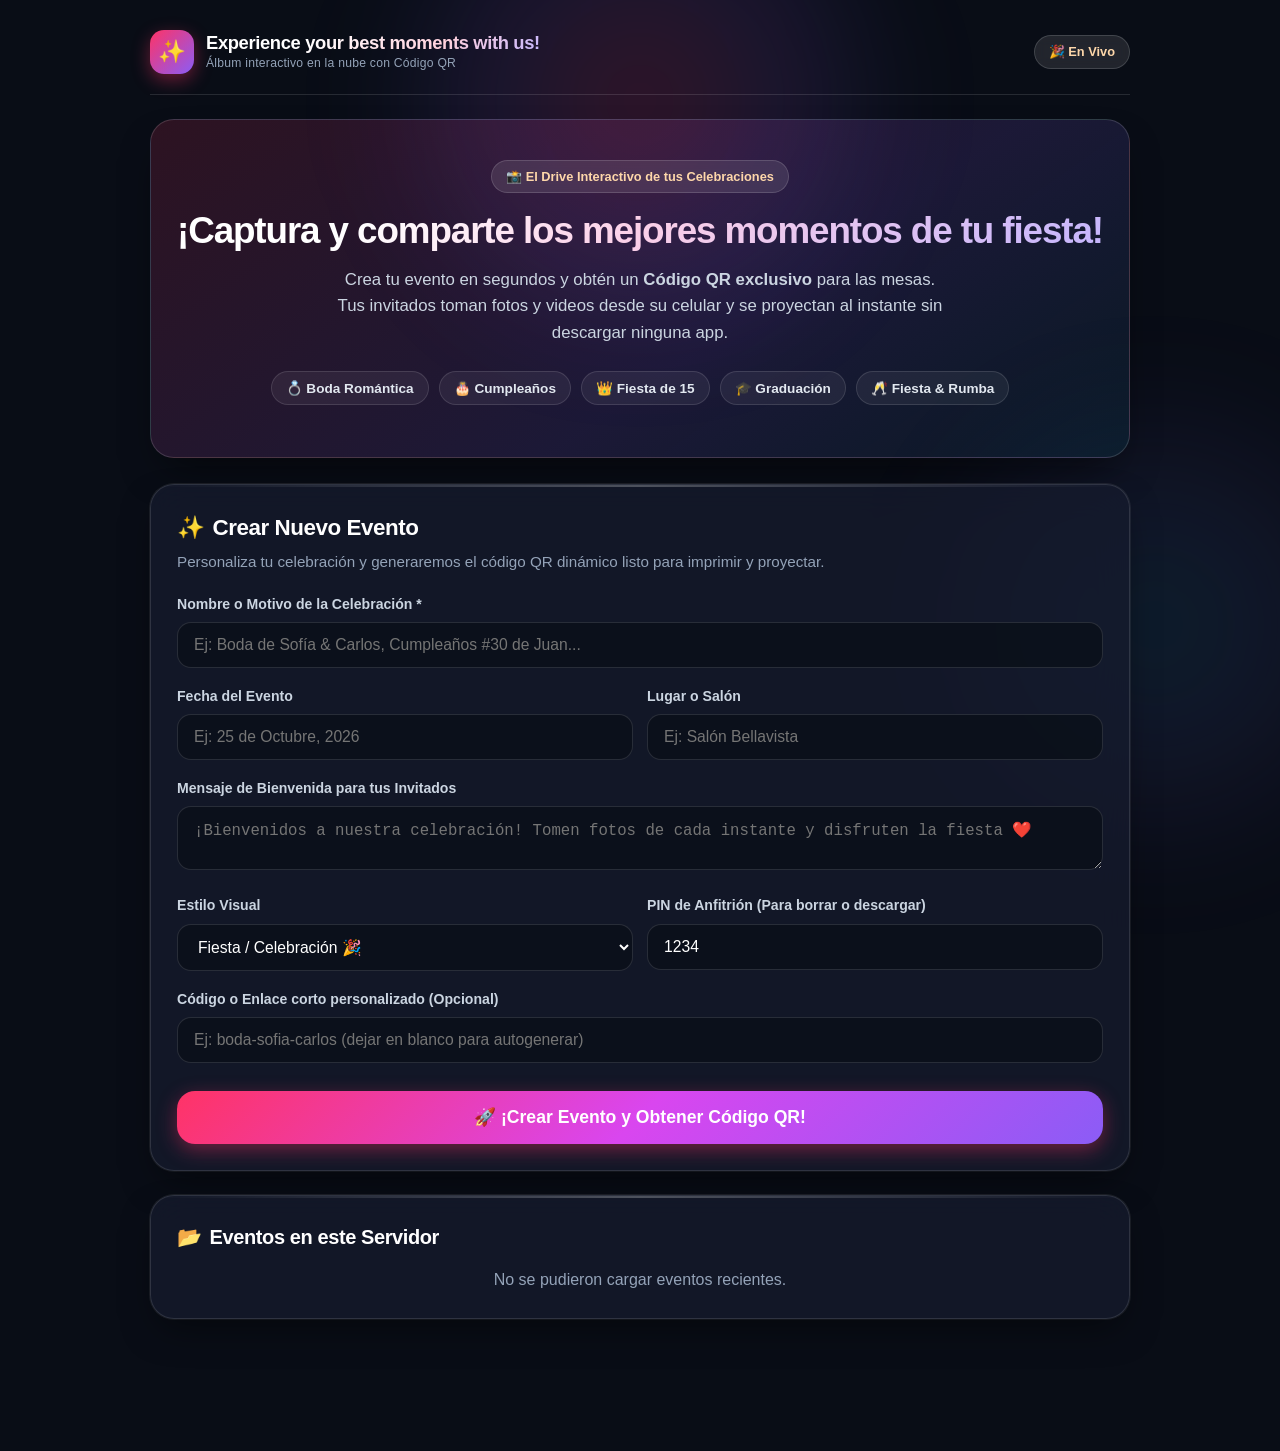
==== static/index.html @ 4b46429e "Experience your best moments with us! - Plataforma de álbum con QR para eventos" ====
<!DOCTYPE html>
<html lang="es">
<head>
  <meta charset="UTF-8">
  <meta name="viewport" content="width=device-width, initial-scale=1.0, maximum-scale=1.0, user-scalable=no">
  <title>Experience your best moments with us! - Álbum en Vivo para Eventos</title>
  <link rel="stylesheet" href="/static/css/styles.css">
</head>
<body>
  <div class="container">
    <!-- Header con Nueva Marca Dinámica -->
    <header class="header">
      <div class="brand-wrapper">
        <div class="brand-icon">✨</div>
        <div class="brand-text">
          <span class="brand-title">Experience your best moments with us!</span>
          <span class="brand-slogan">Álbum interactivo en la nube con Código QR</span>
        </div>
      </div>
      <div>
        <span class="hero-pill" style="margin-bottom: 0;">🎉 En Vivo</span>
      </div>
    </header>

    <!-- Banner Hero Gráfico y Dinámico -->
    <section class="hero-banner">
      <div class="hero-pill">📸 El Drive Interactivo de tus Celebraciones</div>
      <h1 class="hero-heading">
        ¡Captura y comparte los mejores momentos de tu fiesta!
      </h1>
      <p class="hero-desc">
        Crea tu evento en segundos y obtén un <strong>Código QR exclusivo</strong> para las mesas. Tus invitados toman fotos y videos desde su celular y se proyectan al instante sin descargar ninguna app.
      </p>

      <!-- Chips de Selección Rápida de Tipo de Evento -->
      <div class="category-chips">
        <button type="button" class="chip-btn" onclick="quickFill('Boda de ', 'wedding', '¡Bienvenidos a nuestra boda! Tomen fotos de cada momento especial y compártanlas con nosotros ❤️')">
          💍 Boda Romántica
        </button>
        <button type="button" class="chip-btn" onclick="quickFill('Cumpleaños de ', 'birthday', '¡Feliz Cumpleaños! Sube tus mejores fotos y videos de la fiesta 🎂🎉')">
          🎂 Cumpleaños
        </button>
        <button type="button" class="chip-btn" onclick="quickFill('Mis 15 Años - ', 'celebration', '¡Bienvenidos a mis 15 años! Comparte tus fotos de esta noche inolvidable ✨')">
          👑 Fiesta de 15
        </button>
        <button type="button" class="chip-btn" onclick="quickFill('Graduación de ', 'celebration', '¡Lo logramos! Comparte aquí todos los recuerdos de nuestro grado 🎓')">
          🎓 Graduación
        </button>
        <button type="button" class="chip-btn" onclick="quickFill('Fiesta ', 'celebration', '¡A festejar con todo! Tomen fotos y saldrán en la pantalla grande 🥳')">
          🥂 Fiesta & Rumba
        </button>
      </div>
    </section>

    <!-- Formulario para Crear Evento con Glassmorphism -->
    <div class="glass-card" id="createEventCard">
      <h2 class="card-title">
        <span>✨</span> Crear Nuevo Evento
      </h2>
      <p class="card-subtitle">Personaliza tu celebración y generaremos el código QR dinámico listo para imprimir y proyectar.</p>
      
      <form id="createEventForm">
        <div class="form-group">
          <label class="form-label" for="eventTitle">Nombre o Motivo de la Celebración *</label>
          <input type="text" id="eventTitle" class="form-input" placeholder="Ej: Boda de Sofía & Carlos, Cumpleaños #30 de Juan..." required>
        </div>

        <div style="display: grid; grid-template-columns: 1fr 1fr; gap: 14px;">
          <div class="form-group">
            <label class="form-label" for="eventDate">Fecha del Evento</label>
            <input type="text" id="eventDate" class="form-input" placeholder="Ej: 25 de Octubre, 2026">
          </div>
          <div class="form-group">
            <label class="form-label" for="eventLocation">Lugar o Salón</label>
            <input type="text" id="eventLocation" class="form-input" placeholder="Ej: Salón Bellavista">
          </div>
        </div>

        <div class="form-group">
          <label class="form-label" for="eventDescription">Mensaje de Bienvenida para tus Invitados</label>
          <textarea id="eventDescription" class="form-textarea" rows="2" placeholder="¡Bienvenidos a nuestra celebración! Tomen fotos de cada instante y disfruten la fiesta ❤️"></textarea>
        </div>

        <div style="display: grid; grid-template-columns: 1fr 1fr; gap: 14px;">
          <div class="form-group">
            <label class="form-label" for="eventTheme">Estilo Visual</label>
            <select id="eventTheme" class="form-select">
              <option value="celebration">Fiesta / Celebración 🎉</option>
              <option value="wedding">Boda Romántica 💍</option>
              <option value="birthday">Cumpleaños Festivo 🎂</option>
              <option value="elegant">Gala Elegante ✨</option>
            </select>
          </div>
          <div class="form-group">
            <label class="form-label" for="eventPin">PIN de Anfitrión (Para borrar o descargar)</label>
            <input type="text" id="eventPin" class="form-input" value="1234" maxlength="8" placeholder="Ej: 1234">
          </div>
        </div>

        <div class="form-group">
          <label class="form-label" for="eventCustomCode">Código o Enlace corto personalizado (Opcional)</label>
          <input type="text" id="eventCustomCode" class="form-input" placeholder="Ej: boda-sofia-carlos (dejar en blanco para autogenerar)">
        </div>

        <button type="submit" class="btn btn-primary btn-block btn-lg" style="margin-top: 10px;">
          🚀 ¡Crear Evento y Obtener Código QR!
        </button>
      </form>
    </div>

    <!-- Resultado Dinámico: Evento Creado -->
    <div class="glass-card" id="eventResultCard" style="display: none; text-align: center; border-color: var(--primary);">
      <div style="font-size: 2.8rem; margin-bottom: 8px;">🎉 ✨</div>
      <h2 style="color: #fff; font-size: 1.8rem; font-weight: 900; margin-bottom: 6px;">¡Tu Álbum Está Listo!</h2>
      <p id="createdEventTitle" style="color: var(--primary); font-size: 1.3rem; font-weight: 800; margin-bottom: 22px;"></p>

      <!-- Frame Iluminado del Código QR -->
      <div style="background: #ffffff; display: inline-block; padding: 18px; border-radius: 24px; margin-bottom: 22px; box-shadow: 0 12px 35px var(--primary-glow);">
        <img id="createdEventQrImg" src="" alt="Código QR del Evento" style="width: 230px; height: 230px; display: block; border-radius: 8px;">
      </div>

      <p style="color: #cbd5e1; font-size: 0.95rem; margin-bottom: 10px;">Enlace directo para compartir por WhatsApp o redes:</p>
      <div style="display: flex; gap: 8px; max-width: 520px; margin: 0 auto 26px;">
        <input type="text" id="createdEventUrlInput" class="form-input" readonly style="text-align: center; font-weight: 700; font-size: 0.92rem;">
        <button type="button" class="btn btn-secondary" onclick="copyEventUrl()">📋 Copiar</button>
      </div>

      <div style="display: grid; grid-template-columns: repeat(auto-fit, minmax(200px, 1fr)); gap: 14px; max-width: 650px; margin: 0 auto;">
        <a id="btnOpenEvent" href="#" class="btn btn-primary">
          📱 Abrir Álbum en Vivo
        </a>
        <a id="btnPrintPoster" href="#" target="_blank" class="btn btn-secondary">
          🖨️ Cartel Imprimible Mesas
        </a>
        <a id="btnOpenSlideshow" href="#" target="_blank" class="btn btn-outline">
          📺 Modo Proyector / TV
        </a>
      </div>
    </div>

    <!-- Lista de Eventos Recientes -->
    <div class="glass-card">
      <h2 class="card-title" style="font-size: 1.25rem;">
        <span>📂</span> Eventos en este Servidor
      </h2>
      <div id="recentEventsList" style="margin-top: 16px;">
        <p style="color: #94a3b8; text-align: center;">Cargando eventos...</p>
      </div>
    </div>
  </div>

  <script src="/static/js/app.js"></script>
  <script>
    function quickFill(prefix, theme, desc) {
      const input = document.getElementById("eventTitle");
      if (!input.value || input.value.startsWith("Boda") || input.value.startsWith("Cumple") || input.value.startsWith("Mis 15") || input.value.startsWith("Gradua") || input.value.startsWith("Fiesta")) {
        input.value = prefix;
        input.focus();
      }
      document.getElementById("eventTheme").value = theme;
      document.getElementById("eventDescription").value = desc;
    }

    document.addEventListener("DOMContentLoaded", () => {
      initHomePage();
    });
  </script>
</body>
</html>
---- static/css/styles.css ----
/* ========================================================
   Experience your best moments with us!
   Design System: Dynamic, Graphic & Modern UI
   ======================================================== */

:root {
  --primary: #ff3366;           /* Rosa neón vibrante */
  --primary-glow: rgba(255, 51, 102, 0.4);
  --secondary: #8b5cf6;         /* Violeta mágico */
  --secondary-glow: rgba(139, 92, 246, 0.35);
  --accent: #06b6d4;            /* Cyan energético */
  --gold: #f59e0b;              /* Oro festivo */
  --gold-glow: rgba(245, 158, 11, 0.4);
  
  --bg-deep: #090d16;           /* Fondo ultra oscuro moderno */
  --bg-card: rgba(22, 27, 46, 0.75);
  --bg-card-hover: rgba(30, 38, 66, 0.85);
  --border-glass: rgba(255, 255, 255, 0.12);
  --border-glass-glow: rgba(255, 51, 102, 0.3);

  --text-pure: #ffffff;
  --text-main: #f1f5f9;
  --text-muted: #94a3b8;
  --text-dim: #64748b;

  --radius-xl: 24px;
  --radius-lg: 18px;
  --radius-md: 14px;
  --radius-sm: 10px;
  --shadow-card: 0 16px 36px -10px rgba(0, 0, 0, 0.5), 0 0 0 1px rgba(255, 255, 255, 0.08);
}

* {
  box-sizing: border-box;
  margin: 0;
  padding: 0;
  -webkit-tap-highlight-color: transparent;
}

body {
  font-family: -apple-system, BlinkMacSystemFont, "Segoe UI", Roboto, "Helvetica Neue", Arial, sans-serif;
  background-color: var(--bg-deep);
  color: var(--text-main);
  line-height: 1.5;
  min-height: 100vh;
  position: relative;
  overflow-x: hidden;
  padding-bottom: 90px;
}

/* Efectos de Iluminación Ambiental (Orbes de Gradiente de Fondo) */
body::before {
  content: "";
  position: fixed;
  top: -150px;
  left: 50%;
  transform: translateX(-50%);
  width: 600px;
  height: 500px;
  background: radial-gradient(circle, rgba(255, 51, 102, 0.18) 0%, rgba(139, 92, 246, 0.12) 40%, rgba(9, 13, 22, 0) 70%);
  z-index: -1;
  pointer-events: none;
  filter: blur(50px);
}

body::after {
  content: "";
  position: fixed;
  bottom: 50px;
  right: -100px;
  width: 450px;
  height: 450px;
  background: radial-gradient(circle, rgba(6, 182, 212, 0.12) 0%, rgba(139, 92, 246, 0.08) 50%, rgba(9, 13, 22, 0) 75%);
  z-index: -1;
  pointer-events: none;
  filter: blur(60px);
}

/* Enlaces */
a {
  color: inherit;
  text-decoration: none;
}

/* Contenedor */
.container {
  max-width: 1020px;
  margin: 0 auto;
  padding: 16px 20px;
}

/* Cabecera Principal */
.header {
  display: flex;
  align-items: center;
  justify-content: space-between;
  padding: 14px 0 20px;
  border-bottom: 1px solid var(--border-glass);
  margin-bottom: 24px;
}

.brand-wrapper {
  display: flex;
  align-items: center;
  gap: 12px;
}

.brand-icon {
  display: flex;
  align-items: center;
  justify-content: center;
  width: 44px;
  height: 44px;
  background: linear-gradient(135deg, var(--primary), var(--secondary));
  border-radius: 14px;
  font-size: 1.4rem;
  box-shadow: 0 6px 18px var(--primary-glow);
  animation: pulseGlow 4s infinite ease-in-out;
}

.brand-text {
  display: flex;
  flex-direction: column;
}

.brand-title {
  font-size: 1.15rem;
  font-weight: 900;
  letter-spacing: -0.02em;
  background: linear-gradient(135deg, #ffffff 30%, #ffd1dc 70%, #c4b5fd 100%);
  -webkit-background-clip: text;
  -webkit-text-fill-color: transparent;
  line-height: 1.2;
}

.brand-slogan {
  font-size: 0.76rem;
  color: var(--text-muted);
  font-weight: 500;
  letter-spacing: 0.02em;
}

/* Tarjetas con Efecto Glassmorphism */
.glass-card {
  background: var(--bg-card);
  backdrop-filter: blur(18px);
  -webkit-backdrop-filter: blur(18px);
  border: 1px solid var(--border-glass);
  border-radius: var(--radius-xl);
  padding: 26px;
  margin-bottom: 24px;
  box-shadow: var(--shadow-card);
  transition: transform 0.25s cubic-bezier(0.16, 1, 0.3, 1), border-color 0.25s ease;
  position: relative;
  overflow: hidden;
}

.glass-card::before {
  content: "";
  position: absolute;
  top: 0;
  left: 0;
  right: 0;
  height: 2px;
  background: linear-gradient(90deg, transparent, rgba(255, 255, 255, 0.25), transparent);
}

.card-title {
  font-size: 1.4rem;
  font-weight: 800;
  letter-spacing: -0.02em;
  margin-bottom: 6px;
  color: var(--text-pure);
  display: flex;
  align-items: center;
  gap: 8px;
}

.card-subtitle {
  color: var(--text-muted);
  font-size: 0.95rem;
  margin-bottom: 22px;
  line-height: 1.4;
}

/* Hero Decorativo */
.hero-banner {
  text-align: center;
  padding: 40px 24px;
  background: linear-gradient(145deg, rgba(255, 51, 102, 0.15) 0%, rgba(139, 92, 246, 0.15) 60%, rgba(6, 182, 212, 0.08) 100%);
  border: 1px solid rgba(255, 255, 255, 0.15);
  border-radius: var(--radius-xl);
  margin-bottom: 26px;
  box-shadow: 0 20px 40px -15px rgba(0, 0, 0, 0.6);
  position: relative;
  overflow: hidden;
}

.hero-pill {
  display: inline-flex;
  align-items: center;
  gap: 6px;
  background: rgba(255, 255, 255, 0.1);
  padding: 6px 14px;
  border-radius: 30px;
  font-size: 0.8rem;
  font-weight: 700;
  color: #fed7aa;
  margin-bottom: 16px;
  border: 1px solid rgba(255, 255, 255, 0.15);
  backdrop-filter: blur(6px);
}

.hero-heading {
  font-size: 2.3rem;
  font-weight: 900;
  line-height: 1.18;
  letter-spacing: -0.03em;
  margin-bottom: 14px;
  background: linear-gradient(135deg, #ffffff 20%, #fbcfe8 50%, #c4b5fd 100%);
  -webkit-background-clip: text;
  -webkit-text-fill-color: transparent;
}

.hero-desc {
  font-size: 1.05rem;
  color: #cbd5e1;
  max-width: 620px;
  margin: 0 auto 24px;
  line-height: 1.6;
}

/* Chips Rápidos de Categoría */
.category-chips {
  display: flex;
  flex-wrap: wrap;
  justify-content: center;
  gap: 10px;
  margin-bottom: 12px;
}

.chip-btn {
  display: inline-flex;
  align-items: center;
  gap: 6px;
  background: rgba(255, 255, 255, 0.06);
  border: 1px solid var(--border-glass);
  padding: 8px 14px;
  border-radius: 20px;
  font-size: 0.85rem;
  font-weight: 600;
  color: #e2e8f0;
  cursor: pointer;
  transition: all 0.2s ease;
}

.chip-btn:hover, .chip-btn.active {
  background: linear-gradient(135deg, var(--primary), var(--secondary));
  color: #fff;
  border-color: transparent;
  transform: translateY(-2px);
  box-shadow: 0 6px 16px var(--primary-glow);
}

/* Botones con Estilo Gráfico Neón */
.btn {
  display: inline-flex;
  align-items: center;
  justify-content: center;
  gap: 10px;
  padding: 13px 22px;
  font-size: 0.98rem;
  font-weight: 700;
  border-radius: var(--radius-md);
  border: none;
  cursor: pointer;
  transition: all 0.25s cubic-bezier(0.16, 1, 0.3, 1);
  user-select: none;
  position: relative;
  overflow: hidden;
}

.btn:active {
  transform: scale(0.97);
}

.btn-primary {
  background: linear-gradient(135deg, var(--primary) 0%, #d946ef 50%, var(--secondary) 100%);
  color: #fff;
  box-shadow: 0 6px 20px var(--primary-glow);
}

.btn-primary:hover {
  filter: brightness(1.12);
  box-shadow: 0 8px 25px var(--primary-glow);
  transform: translateY(-2px);
}

.btn-secondary {
  background: rgba(255, 255, 255, 0.1);
  color: #fff;
  border: 1px solid var(--border-glass);
  backdrop-filter: blur(8px);
}

.btn-secondary:hover {
  background: rgba(255, 255, 255, 0.18);
  border-color: rgba(255, 255, 255, 0.25);
}

.btn-outline {
  background: transparent;
  border: 1px solid var(--border-glass);
  color: var(--text-main);
}

.btn-outline:hover {
  background: rgba(255, 255, 255, 0.08);
  border-color: rgba(255, 255, 255, 0.3);
}

.btn-danger {
  background: linear-gradient(135deg, #ef4444, #b91c1c);
  color: #fff;
}

.btn-lg {
  padding: 16px 28px;
  font-size: 1.1rem;
  border-radius: var(--radius-lg);
}

.btn-block {
  width: 100%;
}

/* Botones Gigantes de Acción Rápida (Cámara y Galería) */
.action-cards-grid {
  display: grid;
  grid-template-columns: 1fr 1fr;
  gap: 14px;
  margin-bottom: 26px;
}

.action-card {
  position: relative;
  padding: 22px 16px;
  border-radius: var(--radius-xl);
  display: flex;
  flex-direction: column;
  align-items: center;
  text-align: center;
  cursor: pointer;
  transition: all 0.25s cubic-bezier(0.16, 1, 0.3, 1);
  overflow: hidden;
  box-shadow: 0 10px 24px -5px rgba(0,0,0,0.5);
  border: 1px solid rgba(255, 255, 255, 0.18);
}

.action-card:active {
  transform: scale(0.96);
}

.action-camera {
  background: linear-gradient(145deg, #f43f5e 0%, #be123c 100%);
  box-shadow: 0 8px 24px rgba(244, 63, 94, 0.4);
}

.action-camera:hover {
  transform: translateY(-3px);
  box-shadow: 0 12px 30px rgba(244, 63, 94, 0.55);
}

.action-gallery {
  background: linear-gradient(145deg, #8b5cf6 0%, #6d28d9 100%);
  box-shadow: 0 8px 24px rgba(139, 92, 246, 0.38);
}

.action-gallery:hover {
  transform: translateY(-3px);
  box-shadow: 0 12px 30px rgba(139, 92, 246, 0.52);
}

.action-card .card-icon {
  font-size: 2.3rem;
  margin-bottom: 8px;
  filter: drop-shadow(0 4px 10px rgba(0,0,0,0.3));
}

.action-card .card-main-text {
  font-size: 1.15rem;
  font-weight: 800;
  color: #fff;
  letter-spacing: -0.01em;
  line-height: 1.2;
}

.action-card .card-sub-text {
  font-size: 0.78rem;
  color: rgba(255, 255, 255, 0.85);
  margin-top: 4px;
}

/* Formularios Elegantes */
.form-group {
  margin-bottom: 18px;
}

.form-label {
  display: block;
  font-size: 0.88rem;
  font-weight: 700;
  color: #cbd5e1;
  margin-bottom: 7px;
}

.form-input, .form-textarea, .form-select {
  width: 100%;
  padding: 13px 16px;
  background: rgba(11, 15, 25, 0.8);
  border: 1px solid var(--border-glass);
  border-radius: var(--radius-md);
  color: var(--text-pure);
  font-size: 0.98rem;
  transition: all 0.2s ease;
  outline: none;
}

.form-input:focus, .form-textarea:focus, .form-select:focus {
  border-color: var(--primary);
  box-shadow: 0 0 0 3px var(--primary-glow);
  background: rgba(11, 15, 25, 1);
}

/* Badge de Identidad de Invitado */
.guest-pill {
  display: inline-flex;
  align-items: center;
  gap: 8px;
  background: rgba(255, 255, 255, 0.08);
  padding: 6px 14px;
  border-radius: 20px;
  font-size: 0.86rem;
  font-weight: 600;
  color: #f1f5f9;
  cursor: pointer;
  border: 1px solid var(--border-glass);
  backdrop-filter: blur(8px);
  transition: all 0.2s ease;
}

.guest-pill:hover {
  background: rgba(255, 255, 255, 0.16);
  border-color: rgba(255, 255, 255, 0.28);
  transform: translateY(-1px);
}

/* Barra de Filtros y Estadísticas */
.stats-bar {
  display: flex;
  align-items: center;
  justify-content: space-between;
  margin-bottom: 16px;
  flex-wrap: wrap;
  gap: 12px;
}

.filter-pills {
  display: flex;
  gap: 6px;
  background: rgba(15, 23, 42, 0.8);
  padding: 4px;
  border-radius: var(--radius-md);
  border: 1px solid var(--border-glass);
}

.filter-btn {
  background: transparent;
  border: none;
  color: var(--text-muted);
  padding: 6px 14px;
  border-radius: var(--radius-sm);
  font-size: 0.84rem;
  font-weight: 700;
  cursor: pointer;
  transition: all 0.2s ease;
}

.filter-btn.active {
  background: linear-gradient(135deg, var(--primary), var(--secondary));
  color: #fff;
  box-shadow: 0 2px 8px var(--primary-glow);
}

/* Galería Grid Dinámica */
.gallery-grid {
  display: grid;
  grid-template-columns: repeat(2, 1fr);
  gap: 12px;
}

@media (min-width: 640px) {
  .gallery-grid {
    grid-template-columns: repeat(3, 1fr);
    gap: 16px;
  }
}

@media (min-width: 1024px) {
  .gallery-grid {
    grid-template-columns: repeat(4, 1fr);
    gap: 18px;
  }
}

/* Tarjeta Multimedia */
.media-card {
  position: relative;
  border-radius: var(--radius-lg);
  overflow: hidden;
  background: #1e293b;
  aspect-ratio: 1 / 1;
  cursor: pointer;
  box-shadow: 0 8px 20px rgba(0, 0, 0, 0.35);
  border: 1px solid rgba(255, 255, 255, 0.08);
  transition: all 0.3s cubic-bezier(0.16, 1, 0.3, 1);
}

.media-card:hover {
  transform: translateY(-4px) scale(1.02);
  border-color: rgba(255, 51, 102, 0.4);
  box-shadow: 0 14px 30px rgba(0, 0, 0, 0.5), 0 0 15px var(--primary-glow);
}

.media-card img {
  width: 100%;
  height: 100%;
  object-fit: cover;
  display: block;
  transition: transform 0.4s ease;
}

.media-card:hover img {
  transform: scale(1.06);
}

.video-badge {
  position: absolute;
  top: 10px;
  right: 10px;
  background: rgba(0, 0, 0, 0.75);
  color: #fff;
  padding: 5px 10px;
  border-radius: 8px;
  font-size: 0.74rem;
  font-weight: 800;
  display: flex;
  align-items: center;
  gap: 5px;
  backdrop-filter: blur(6px);
  border: 1px solid rgba(255, 255, 255, 0.2);
}

.media-overlay {
  position: absolute;
  bottom: 0;
  left: 0;
  right: 0;
  background: linear-gradient(0deg, rgba(9, 13, 22, 0.95) 0%, rgba(9, 13, 22, 0.7) 60%, transparent 100%);
  padding: 16px 12px 10px;
  display: flex;
  align-items: flex-end;
  justify-content: space-between;
  color: #fff;
}

.uploader-info {
  font-size: 0.8rem;
  max-width: 72%;
  overflow: hidden;
  text-overflow: ellipsis;
  white-space: nowrap;
}

.uploader-name {
  font-weight: 800;
  display: block;
  color: #f8fafc;
}

.media-time {
  font-size: 0.7rem;
  color: #94a3b8;
}

.like-btn {
  background: rgba(255, 255, 255, 0.18);
  border: 1px solid rgba(255, 255, 255, 0.2);
  color: #fff;
  padding: 5px 10px;
  border-radius: 14px;
  font-size: 0.82rem;
  font-weight: 700;
  display: flex;
  align-items: center;
  gap: 4px;
  cursor: pointer;
  backdrop-filter: blur(6px);
  transition: all 0.2s cubic-bezier(0.16, 1, 0.3, 1);
}

.like-btn:active {
  transform: scale(1.3);
  background: var(--primary);
  border-color: transparent;
}

/* Barra de Progreso Dinámica con Gradiente */
.upload-progress-container {
  display: none;
  background: var(--bg-card);
  border: 1px solid var(--primary);
  border-radius: var(--radius-lg);
  padding: 16px 20px;
  margin-bottom: 22px;
  box-shadow: 0 10px 25px var(--primary-glow);
  animation: slideDown 0.3s ease;
}

.progress-bar-outer {
  height: 10px;
  background: rgba(255, 255, 255, 0.1);
  border-radius: 6px;
  overflow: hidden;
  margin-top: 8px;
}

.progress-bar-inner {
  height: 100%;
  width: 0%;
  background: linear-gradient(90deg, var(--primary), #ec4899, var(--secondary));
  transition: width 0.2s ease;
  box-shadow: 0 0 12px var(--primary);
}

/* Lightbox Modal */
.modal-overlay {
  display: none;
  position: fixed;
  inset: 0;
  background: rgba(4, 7, 13, 0.95);
  z-index: 9999;
  justify-content: center;
  align-items: center;
  padding: 18px;
  backdrop-filter: blur(14px);
}

.modal-overlay.active {
  display: flex;
  animation: fadeIn 0.25s ease;
}

.lightbox-content {
  position: relative;
  max-width: 920px;
  max-height: 90vh;
  display: flex;
  flex-direction: column;
  align-items: center;
}

.lightbox-media {
  max-width: 100%;
  max-height: 74vh;
  border-radius: var(--radius-lg);
  box-shadow: 0 20px 50px rgba(0, 0, 0, 0.8);
  object-fit: contain;
}

.lightbox-controls {
  display: flex;
  align-items: center;
  justify-content: space-between;
  width: 100%;
  margin-top: 14px;
}

.lightbox-close {
  position: absolute;
  top: -46px;
  right: 0;
  font-size: 2.2rem;
  color: #fff;
  cursor: pointer;
  background: none;
  border: none;
  line-height: 1;
}

/* Barra Flotante Inferior en Celular */
.mobile-bottom-bar {
  display: flex;
  position: fixed;
  bottom: 0;
  left: 0;
  right: 0;
  background: rgba(11, 15, 25, 0.92);
  border-top: 1px solid var(--border-glass);
  padding: 10px 18px;
  justify-content: space-around;
  backdrop-filter: blur(18px);
  -webkit-backdrop-filter: blur(18px);
  z-index: 100;
}

.bottom-action-btn {
  display: flex;
  flex-direction: column;
  align-items: center;
  gap: 4px;
  color: var(--text-muted);
  font-size: 0.74rem;
  font-weight: 700;
  background: none;
  border: none;
  cursor: pointer;
  transition: color 0.2s ease;
}

.bottom-action-btn:hover, .bottom-action-btn.active {
  color: var(--primary);
}

.bottom-action-btn .btn-icon {
  font-size: 1.45rem;
}

/* Animaciones */
@keyframes pulseGlow {
  0%, 100% { box-shadow: 0 6px 18px var(--primary-glow); }
  50% { box-shadow: 0 8px 26px rgba(139, 92, 246, 0.55); }
}

@keyframes slideDown {
  from { opacity: 0; transform: translateY(-10px); }
  to { opacity: 1; transform: translateY(0); }
}

@keyframes fadeIn {
  from { opacity: 0; }
  to { opacity: 1; }
}
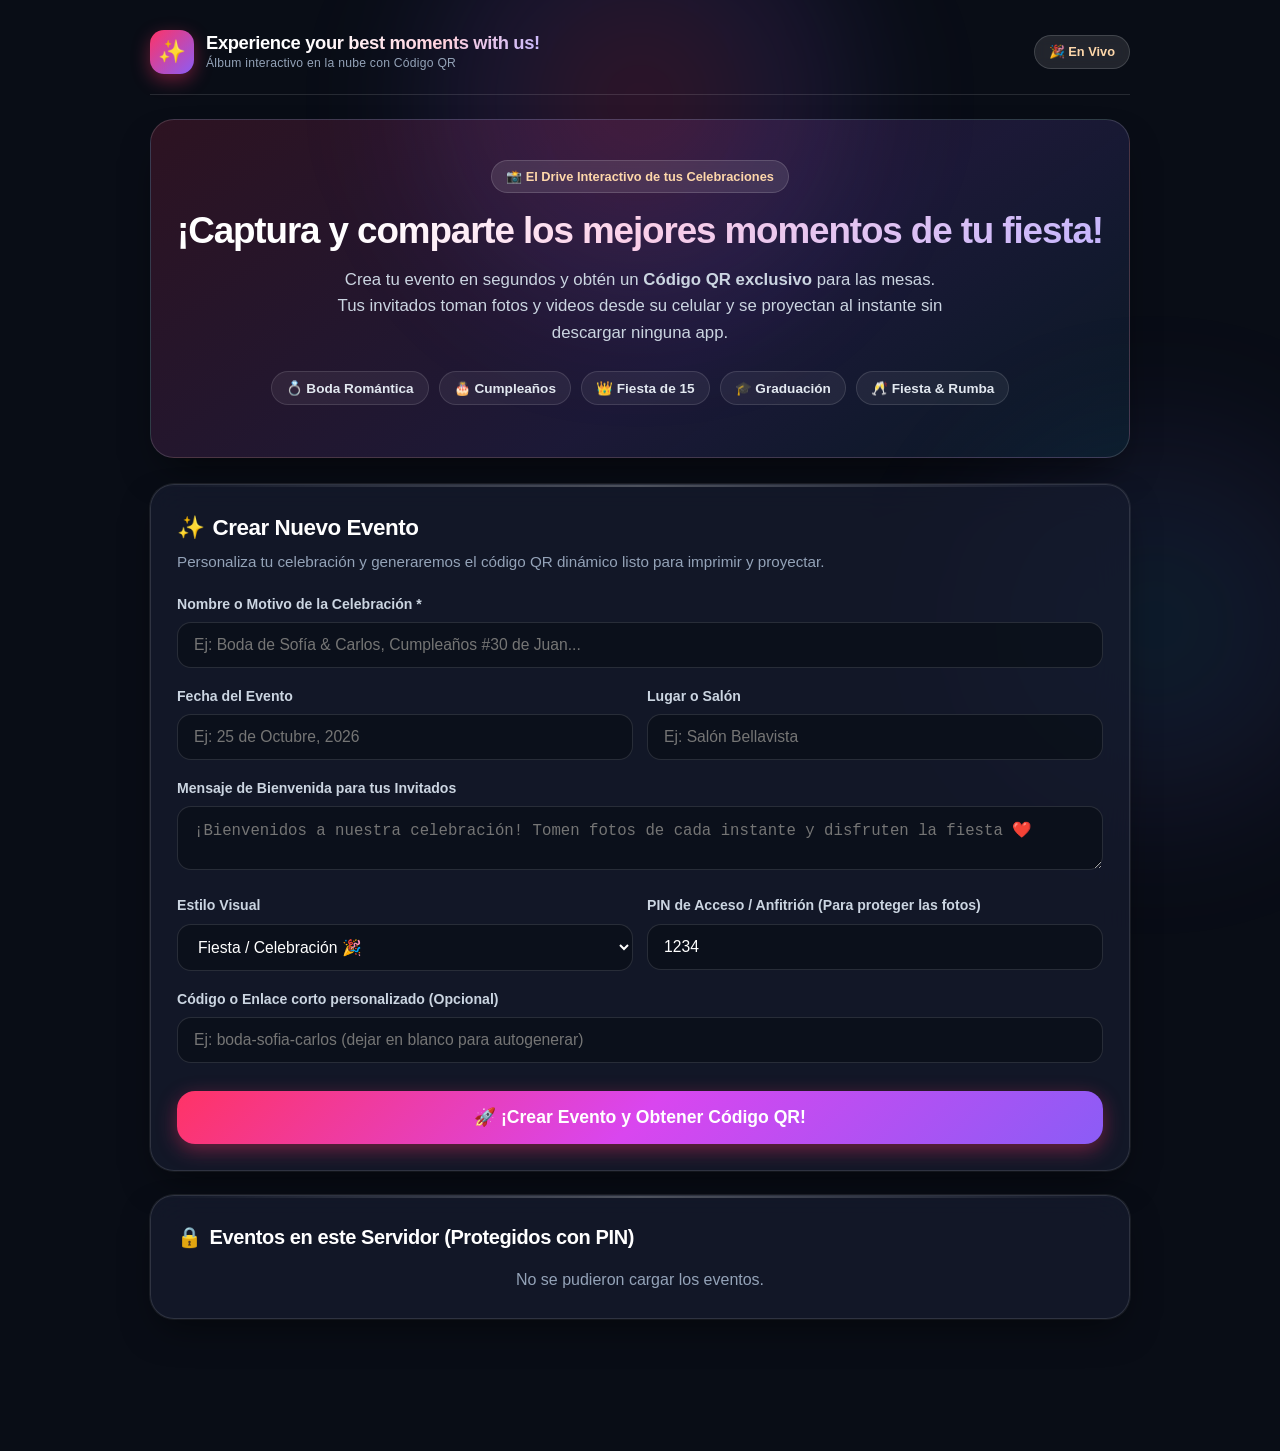
==== commit bc768943: "Agregar seguridad con PIN para eventos y acceso directo por QR" ====
--- a/static/index.html
+++ b/static/index.html
@@ -92,7 +92,7 @@
             </select>
           </div>
           <div class="form-group">
-            <label class="form-label" for="eventPin">PIN de Anfitrión (Para borrar o descargar)</label>
+            <label class="form-label" for="eventPin">PIN de Acceso / Anfitrión (Para proteger las fotos)</label>
             <input type="text" id="eventPin" class="form-input" value="1234" maxlength="8" placeholder="Ej: 1234">
           </div>
         </div>
@@ -119,7 +119,7 @@
         <img id="createdEventQrImg" src="" alt="Código QR del Evento" style="width: 230px; height: 230px; display: block; border-radius: 8px;">
       </div>
 
-      <p style="color: #cbd5e1; font-size: 0.95rem; margin-bottom: 10px;">Enlace directo para compartir por WhatsApp o redes:</p>
+      <p style="color: #cbd5e1; font-size: 0.95rem; margin-bottom: 10px;">Enlace con acceso directo para invitados (vía QR):</p>
       <div style="display: flex; gap: 8px; max-width: 520px; margin: 0 auto 26px;">
         <input type="text" id="createdEventUrlInput" class="form-input" readonly style="text-align: center; font-weight: 700; font-size: 0.92rem;">
         <button type="button" class="btn btn-secondary" onclick="copyEventUrl()">📋 Copiar</button>
@@ -138,10 +138,32 @@
       </div>
     </div>
 
-    <!-- Lista de Eventos Recientes -->
+    <!-- Modal de Seguridad PIN para acceder a un evento privado -->
+    <div class="modal-overlay" id="pinModalOverlay" onclick="closePinModal()">
+      <div class="glass-card" onclick="event.stopPropagation()" style="max-width: 440px; width: 100%; text-align: center; padding: 36px 24px; border-color: var(--primary);">
+        <div style="font-size: 2.8rem; margin-bottom: 8px;">🔒</div>
+        <h3 style="font-size: 1.4rem; font-weight: 800; color: #fff; margin-bottom: 6px;">Evento Privado</h3>
+        <p id="modalEventTitle" style="color: var(--primary); font-weight: 700; margin-bottom: 8px;"></p>
+        <p style="color: #cbd5e1; font-size: 0.9rem; margin-bottom: 20px;">
+          Ingresa el PIN de acceso o anfitrión para ver y subir fotos a este evento:
+        </p>
+        <form onsubmit="submitModalPin(event)">
+          <input type="password" id="modalPinInput" class="form-input" placeholder="Ingresa el PIN" maxlength="12" style="text-align: center; font-size: 1.3rem; letter-spacing: 5px; font-weight: 800; margin-bottom: 14px;" required autofocus>
+          <div style="display: flex; gap: 10px;">
+            <button type="button" class="btn btn-secondary" style="flex: 1;" onclick="closePinModal()">Cancelar</button>
+            <button type="submit" class="btn btn-primary" style="flex: 1;" id="btnModalSubmit">Entrar</button>
+          </div>
+        </form>
+        <div id="modalPinError" style="display: none; color: #f87171; font-weight: 700; margin-top: 14px; font-size: 0.88rem;">
+          ❌ PIN incorrecto para este evento.
+        </div>
+      </div>
+    </div>
+
+    <!-- Lista de Eventos Recientes Protegidos con PIN -->
     <div class="glass-card">
       <h2 class="card-title" style="font-size: 1.25rem;">
-        <span>📂</span> Eventos en este Servidor
+        <span>🔒</span> Eventos en este Servidor (Protegidos con PIN)
       </h2>
       <div id="recentEventsList" style="margin-top: 16px;">
         <p style="color: #94a3b8; text-align: center;">Cargando eventos...</p>
